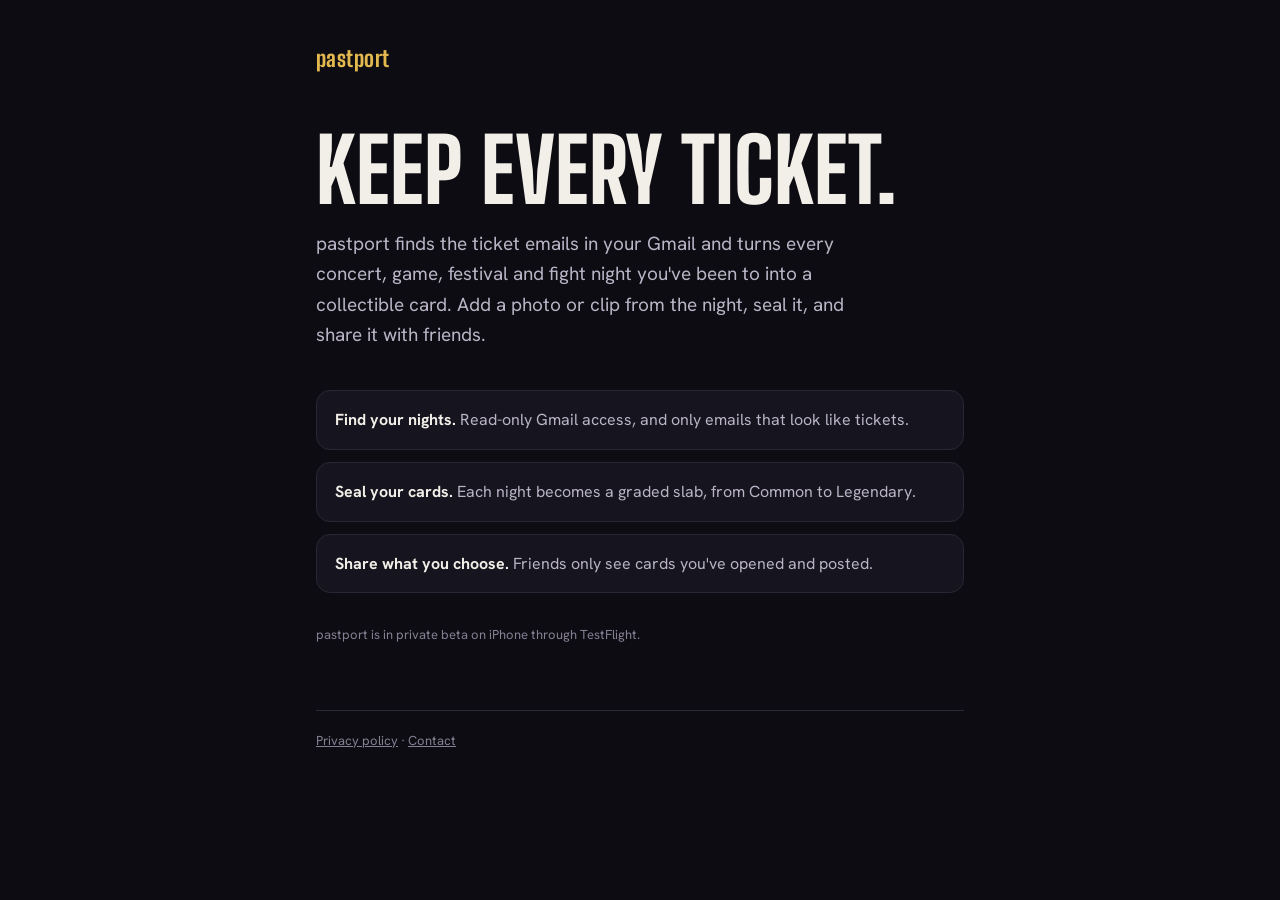
==== index.html @ e4147f26 "pastport home page and privacy policy Co-Authored-By: Claude Opus 5.5 <noreply@anthropic.com>" ====
<!doctype html>
<html lang="en">
<head>
<meta charset="utf-8">
<meta name="viewport" content="width=device-width,initial-scale=1">
<title>pastport</title>
<meta name="description" content="pastport turns your ticket emails into collectible cards for every show, game and festival you've been to.">
<link rel="preconnect" href="https://fonts.googleapis.com">
<link href="https://fonts.googleapis.com/css2?family=Big+Shoulders+Display:wght@800&family=Hanken+Grotesk:wght@400;600&display=swap" rel="stylesheet">
<link rel="stylesheet" href="style.css">
</head>
<body>
<main class="wrap">
  <a class="mark" href="./">pastport</a>
  <h1>Keep every ticket.</h1>
  <p class="lede">pastport finds the ticket emails in your Gmail and turns every concert, game, festival and fight night you've been to into a collectible card. Add a photo or clip from the night, seal it, and share it with friends.</p>
  <ul class="steps">
    <li><strong>Find your nights.</strong> Read-only Gmail access, and only emails that look like tickets.</li>
    <li><strong>Seal your cards.</strong> Each night becomes a graded slab, from Common to Legendary.</li>
    <li><strong>Share what you choose.</strong> Friends only see cards you've opened and posted.</li>
  </ul>
  <p class="small" style="margin-top:32px">pastport is in private beta on iPhone through TestFlight.</p>
  <footer><a href="privacy/">Privacy policy</a> · <a href="mailto:pookyman@gmail.com">Contact</a></footer>
</main>
</body>
</html>
---- style.css ----
:root{--bg:#0d0c12;--card:#16141e;--text:#f2efe8;--soft:#b9b4c6;--muted:#857f94;--gold:#e2b84f;--line:#2a2633}
*{box-sizing:border-box}
html{-webkit-text-size-adjust:100%}
body{margin:0;background:var(--bg);color:var(--text);font:16px/1.6 "Hanken Grotesk",system-ui,sans-serif}
a{color:var(--gold)}
.wrap{max-width:680px;margin:0 auto;padding:48px 16px 80px}
.mark{font:800 22px/1 "Big Shoulders Display",sans-serif;letter-spacing:.02em;color:var(--gold);text-decoration:none}
h1{font:800 clamp(52px,14vw,88px)/.9 "Big Shoulders Display",sans-serif;text-transform:uppercase;margin:56px 0 16px}
h2{font:800 26px/1.1 "Big Shoulders Display",sans-serif;text-transform:uppercase;letter-spacing:.01em;margin:40px 0 8px}
p,li{color:var(--soft)}
strong{color:var(--text)}
.lede{font-size:19px;color:var(--soft);max-width:30em}
.pill{display:inline-block;margin-top:24px;padding:12px 22px;border:1.5px solid var(--gold);border-radius:999px;color:var(--gold);text-decoration:none;font-weight:600}
.steps{display:grid;gap:12px;margin:40px 0 0;padding:0;list-style:none}
.steps li{background:var(--card);border:1px solid var(--line);border-radius:14px;padding:16px 18px}
.small{font-size:13px;color:var(--muted)}
footer{margin-top:64px;padding-top:20px;border-top:1px solid var(--line);font-size:13px;color:var(--muted)}
footer a{color:var(--muted)}
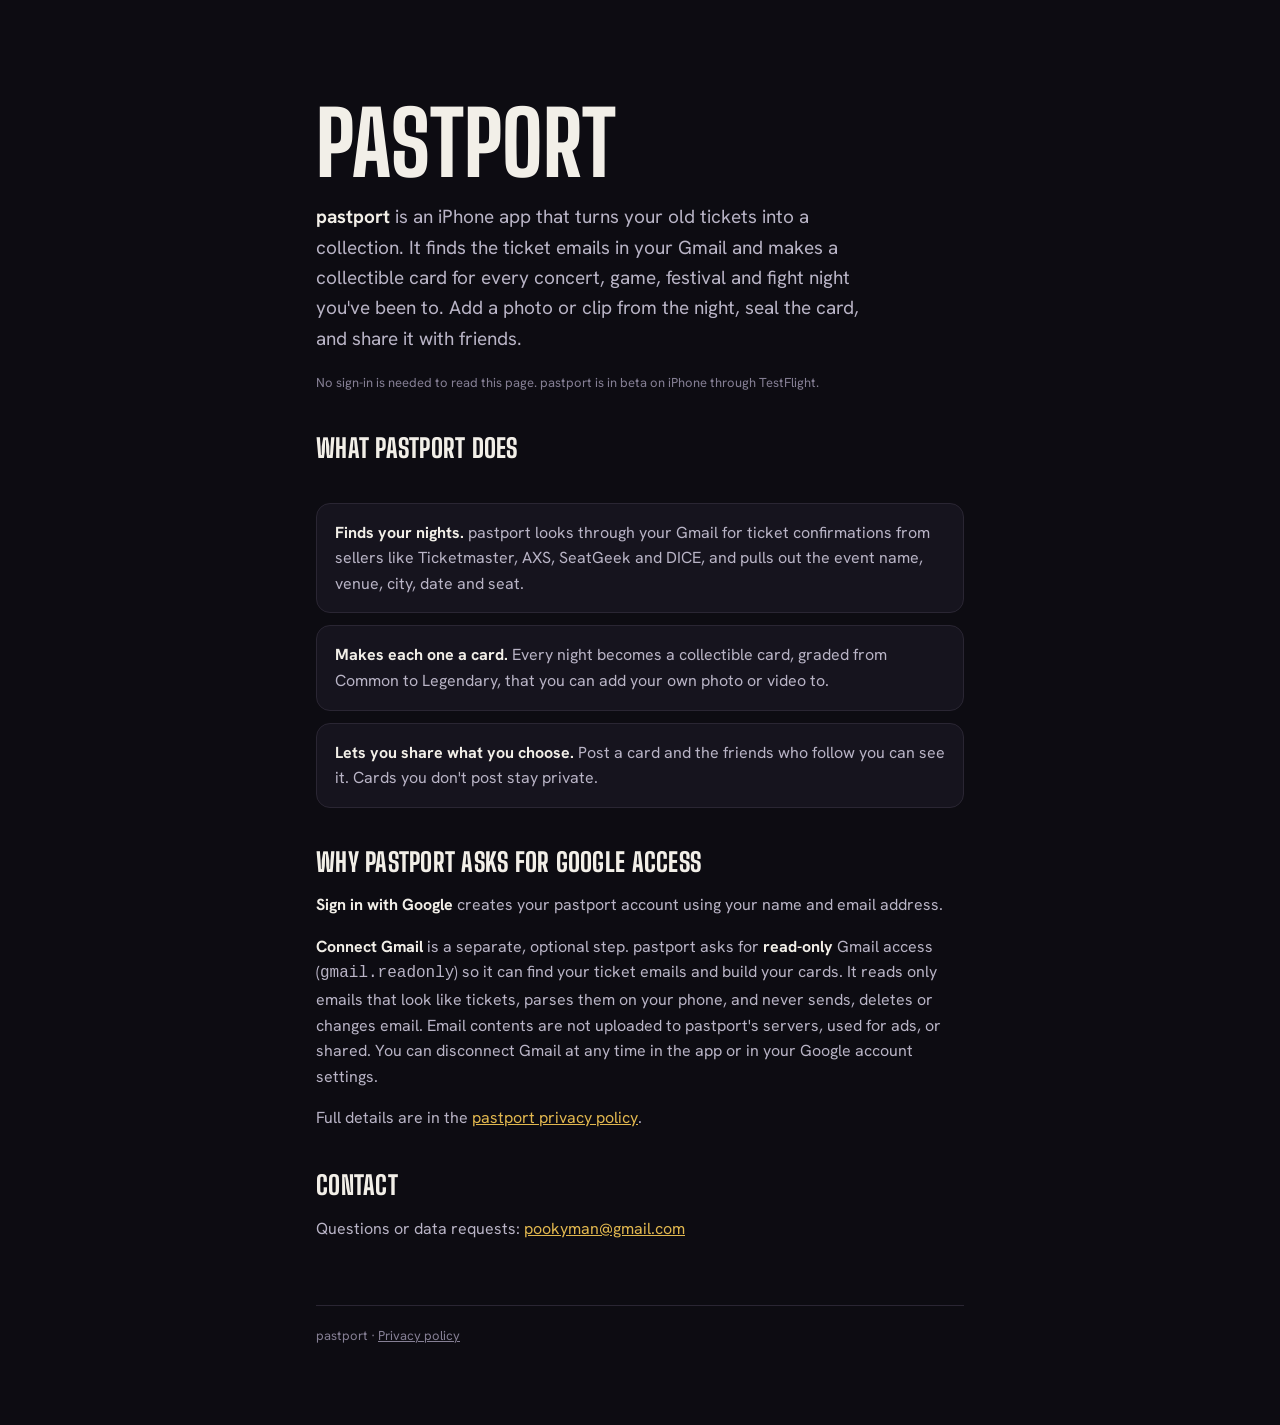
==== commit c2936378: "Home page: app name, purpose and Google data use up front for Google's branding review Co-Authored-B" ====
--- a/index.html
+++ b/index.html
@@ -3,24 +3,34 @@
 <head>
 <meta charset="utf-8">
 <meta name="viewport" content="width=device-width,initial-scale=1">
-<title>pastport</title>
-<meta name="description" content="pastport turns your ticket emails into collectible cards for every show, game and festival you've been to.">
+<title>pastport – keep every ticket</title>
+<meta name="description" content="pastport is an iPhone app that turns the ticket emails in your Gmail into collectible cards for every concert, game, festival and show you've been to.">
 <link rel="preconnect" href="https://fonts.googleapis.com">
 <link href="https://fonts.googleapis.com/css2?family=Big+Shoulders+Display:wght@800&family=Hanken+Grotesk:wght@400;600&display=swap" rel="stylesheet">
 <link rel="stylesheet" href="style.css">
 </head>
 <body>
 <main class="wrap">
-  <a class="mark" href="./">pastport</a>
-  <h1>Keep every ticket.</h1>
-  <p class="lede">pastport finds the ticket emails in your Gmail and turns every concert, game, festival and fight night you've been to into a collectible card. Add a photo or clip from the night, seal it, and share it with friends.</p>
+  <h1>pastport</h1>
+  <p class="lede"><strong>pastport</strong> is an iPhone app that turns your old tickets into a collection. It finds the ticket emails in your Gmail and makes a collectible card for every concert, game, festival and fight night you've been to. Add a photo or clip from the night, seal the card, and share it with friends.</p>
+  <p class="small">No sign-in is needed to read this page. pastport is in beta on iPhone through TestFlight.</p>
+
+  <h2>What pastport does</h2>
   <ul class="steps">
-    <li><strong>Find your nights.</strong> Read-only Gmail access, and only emails that look like tickets.</li>
-    <li><strong>Seal your cards.</strong> Each night becomes a graded slab, from Common to Legendary.</li>
-    <li><strong>Share what you choose.</strong> Friends only see cards you've opened and posted.</li>
+    <li><strong>Finds your nights.</strong> pastport looks through your Gmail for ticket confirmations from sellers like Ticketmaster, AXS, SeatGeek and DICE, and pulls out the event name, venue, city, date and seat.</li>
+    <li><strong>Makes each one a card.</strong> Every night becomes a collectible card, graded from Common to Legendary, that you can add your own photo or video to.</li>
+    <li><strong>Lets you share what you choose.</strong> Post a card and the friends who follow you can see it. Cards you don't post stay private.</li>
   </ul>
-  <p class="small" style="margin-top:32px">pastport is in private beta on iPhone through TestFlight.</p>
-  <footer><a href="privacy/">Privacy policy</a> · <a href="mailto:pookyman@gmail.com">Contact</a></footer>
+
+  <h2>Why pastport asks for Google access</h2>
+  <p><strong>Sign in with Google</strong> creates your pastport account using your name and email address.</p>
+  <p><strong>Connect Gmail</strong> is a separate, optional step. pastport asks for <strong>read-only</strong> Gmail access (<code>gmail.readonly</code>) so it can find your ticket emails and build your cards. It reads only emails that look like tickets, parses them on your phone, and never sends, deletes or changes email. Email contents are not uploaded to pastport's servers, used for ads, or shared. You can disconnect Gmail at any time in the app or in your Google account settings.</p>
+  <p>Full details are in the <a href="privacy/">pastport privacy policy</a>.</p>
+
+  <h2>Contact</h2>
+  <p>Questions or data requests: <a href="mailto:pookyman@gmail.com">pookyman@gmail.com</a></p>
+
+  <footer>pastport · <a href="privacy/">Privacy policy</a></footer>
 </main>
 </body>
 </html>
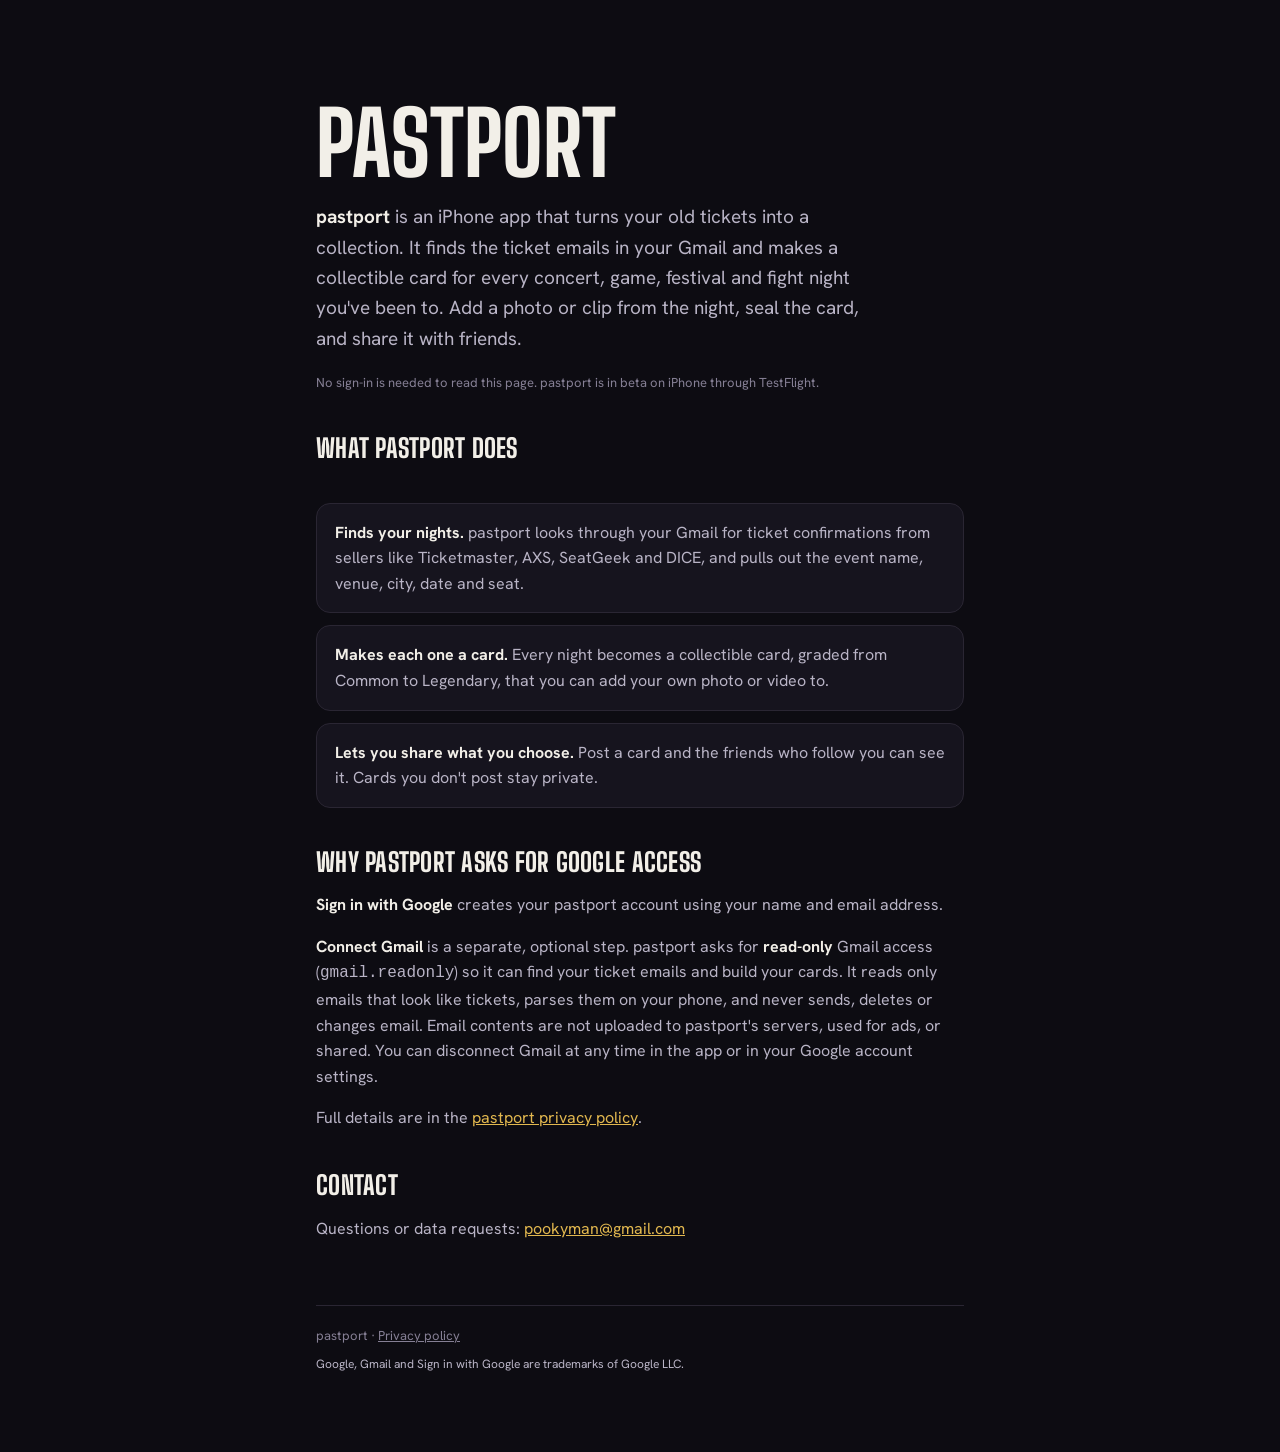
==== commit 5f31a5ff: "Add Google trademark line to footers Co-Authored-By: Claude Opus 5.5 <noreply@anthropic.com>" ====
--- a/index.html
+++ b/index.html
@@ -30,7 +30,8 @@
   <h2>Contact</h2>
   <p>Questions or data requests: <a href="mailto:pookyman@gmail.com">pookyman@gmail.com</a></p>
 
-  <footer>pastport · <a href="privacy/">Privacy policy</a></footer>
+  <footer>pastport · <a href="privacy/">Privacy policy</a>
+  <p class="legal">Google, Gmail and Sign in with Google are trademarks of Google LLC.</p></footer>
 </main>
 </body>
 </html>
--- a/style.css
+++ b/style.css
@@ -16,3 +16,4 @@
 .small{font-size:13px;color:var(--muted)}
 footer{margin-top:64px;padding-top:20px;border-top:1px solid var(--line);font-size:13px;color:var(--muted)}
 footer a{color:var(--muted)}
+footer .legal{margin:8px 0 0;font-size:12px}
